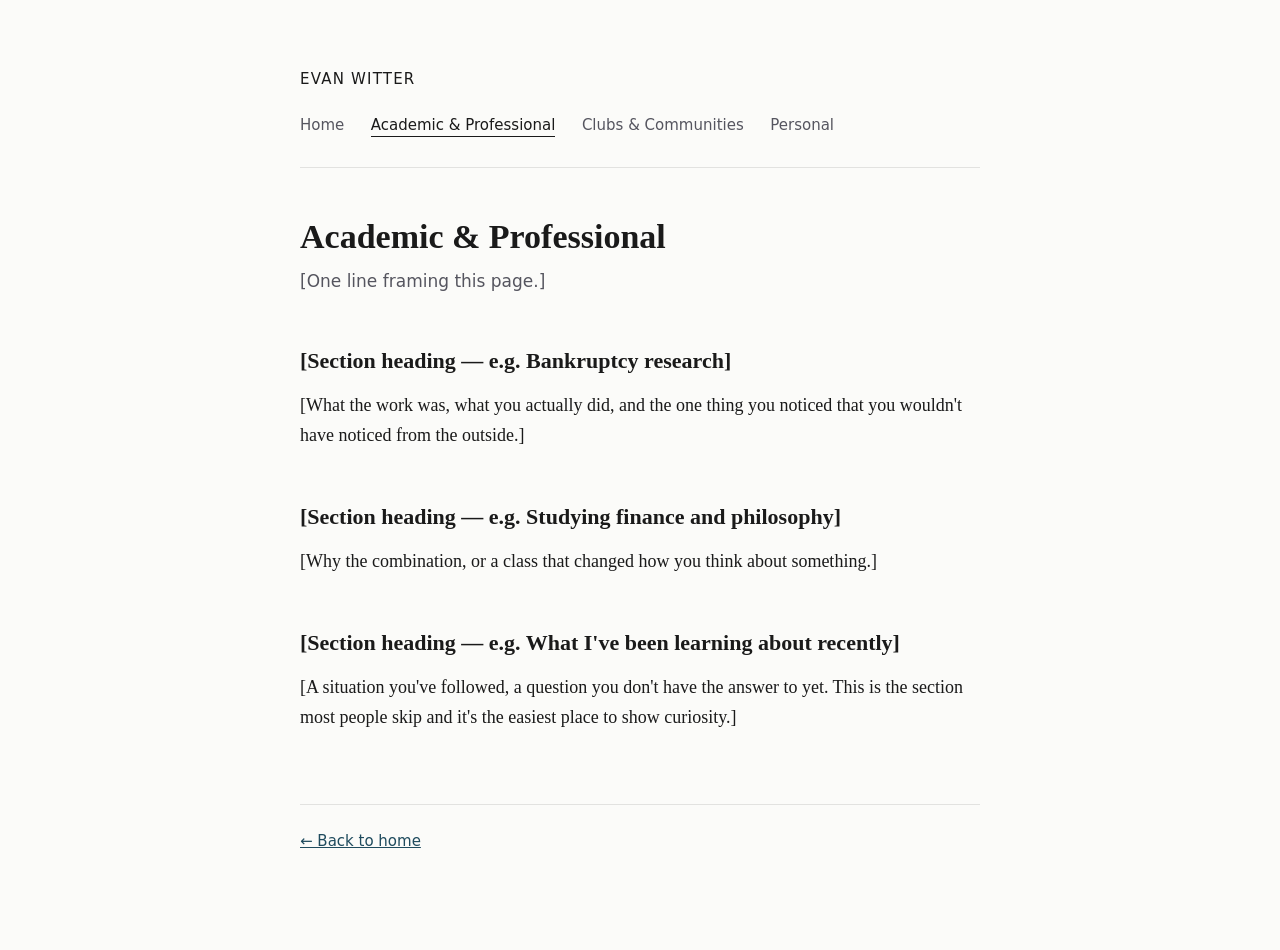
==== academic.html @ 7cfa9902 "Add files via upload" ====
<!DOCTYPE html>
<html lang="en">
<head>
<meta charset="utf-8">
<meta name="viewport" content="width=device-width, initial-scale=1">
<title>Academic &amp; Professional — Evan Witter</title>
<link rel="stylesheet" href="style.css">
</head>
<body>
<div class="wrap">

  <header>
    <a class="name" href="index.html">Evan Witter</a>
    <nav>
      <a href="index.html">Home</a>
      <a href="academic.html" class="current">Academic &amp; Professional</a>
      <a href="extracurriculars.html">Clubs &amp; Communities</a>
      <a href="personal.html">Personal</a>
    </nav>
  </header>

  <h1>Academic &amp; Professional</h1>
  <p class="standfirst">[One line framing this page.]</p>

  <h2>[Section heading — e.g. Bankruptcy research]</h2>
  <p>[What the work was, what you actually did, and the one thing you noticed that you wouldn't have noticed from the outside.]</p>

  <h2>[Section heading — e.g. Studying finance and philosophy]</h2>
  <p>[Why the combination, or a class that changed how you think about something.]</p>

  <h2>[Section heading — e.g. What I've been learning about recently]</h2>
  <p>[A situation you've followed, a question you don't have the answer to yet. This is the section most people skip and it's the easiest place to show curiosity.]</p>

  <footer>
    <a href="index.html">← Back to home</a>
  </footer>

</div>
</body>
</html>
---- style.css ----
/* ---------------------------------------------------------
   Shared styles for all pages.
   Change anything here and it updates across the whole site.
   --------------------------------------------------------- */

:root {
  --ink: #1a1a1a;
  --ink-soft: #55555f;
  --rule: #e2e2e0;
  --bg: #fbfbf9;
  --accent: #1f4b5e;
  --measure: 680px;
}

* { box-sizing: border-box; }

html { -webkit-text-size-adjust: 100%; }

body {
  margin: 0;
  padding: 0 24px;
  background: var(--bg);
  color: var(--ink);
  font-family: "Iowan Old Style", "Palatino Linotype", Palatino, Georgia, serif;
  font-size: 18px;
  line-height: 1.65;
}

.wrap {
  max-width: var(--measure);
  margin: 0 auto;
  padding: 64px 0 96px;
}

/* ---------- Header / navigation ---------- */

header {
  padding-bottom: 28px;
  margin-bottom: 48px;
  border-bottom: 1px solid var(--rule);
}

.name {
  font-size: 15px;
  letter-spacing: 0.08em;
  text-transform: uppercase;
  font-family: system-ui, -apple-system, "Segoe UI", sans-serif;
  color: var(--ink);
  text-decoration: none;
  display: inline-block;
  margin-bottom: 18px;
}

nav a {
  font-family: system-ui, -apple-system, "Segoe UI", sans-serif;
  font-size: 15px;
  color: var(--ink-soft);
  text-decoration: none;
  margin-right: 22px;
  padding-bottom: 2px;
  border-bottom: 1px solid transparent;
}

nav a:hover { color: var(--accent); border-bottom-color: var(--accent); }
nav a.current { color: var(--ink); border-bottom-color: var(--ink); }

/* ---------- Typography ---------- */

h1 {
  font-size: 34px;
  line-height: 1.25;
  font-weight: 600;
  margin: 0 0 8px;
}

.standfirst {
  font-family: system-ui, -apple-system, "Segoe UI", sans-serif;
  font-size: 17px;
  color: var(--ink-soft);
  margin: 0 0 40px;
}

h2 {
  font-size: 22px;
  font-weight: 600;
  margin: 48px 0 12px;
}

h3 {
  font-family: system-ui, -apple-system, "Segoe UI", sans-serif;
  font-size: 14px;
  letter-spacing: 0.06em;
  text-transform: uppercase;
  color: var(--ink-soft);
  font-weight: 600;
  margin: 40px 0 10px;
}

p { margin: 0 0 20px; }

a { color: var(--accent); }

ul { padding-left: 20px; margin: 0 0 20px; }
li { margin-bottom: 8px; }

/* ---------- Home page section links ---------- */

.sections { margin-top: 48px; }

.card {
  display: block;
  padding: 22px 0;
  border-top: 1px solid var(--rule);
  text-decoration: none;
  color: inherit;
}

.card:last-of-type { border-bottom: 1px solid var(--rule); }

.card-title {
  font-size: 20px;
  font-weight: 600;
  margin-bottom: 4px;
}

.card:hover .card-title { color: var(--accent); }

.card-note {
  font-family: system-ui, -apple-system, "Segoe UI", sans-serif;
  font-size: 16px;
  color: var(--ink-soft);
}

/* ---------- Footer ---------- */

footer {
  margin-top: 72px;
  padding-top: 24px;
  border-top: 1px solid var(--rule);
  font-family: system-ui, -apple-system, "Segoe UI", sans-serif;
  font-size: 15px;
  color: var(--ink-soft);
}

/* ---------- Small screens ---------- */

@media (max-width: 600px) {
  body { font-size: 17px; }
  .wrap { padding: 40px 0 64px; }
  h1 { font-size: 28px; }
  nav a { margin-right: 16px; }
}
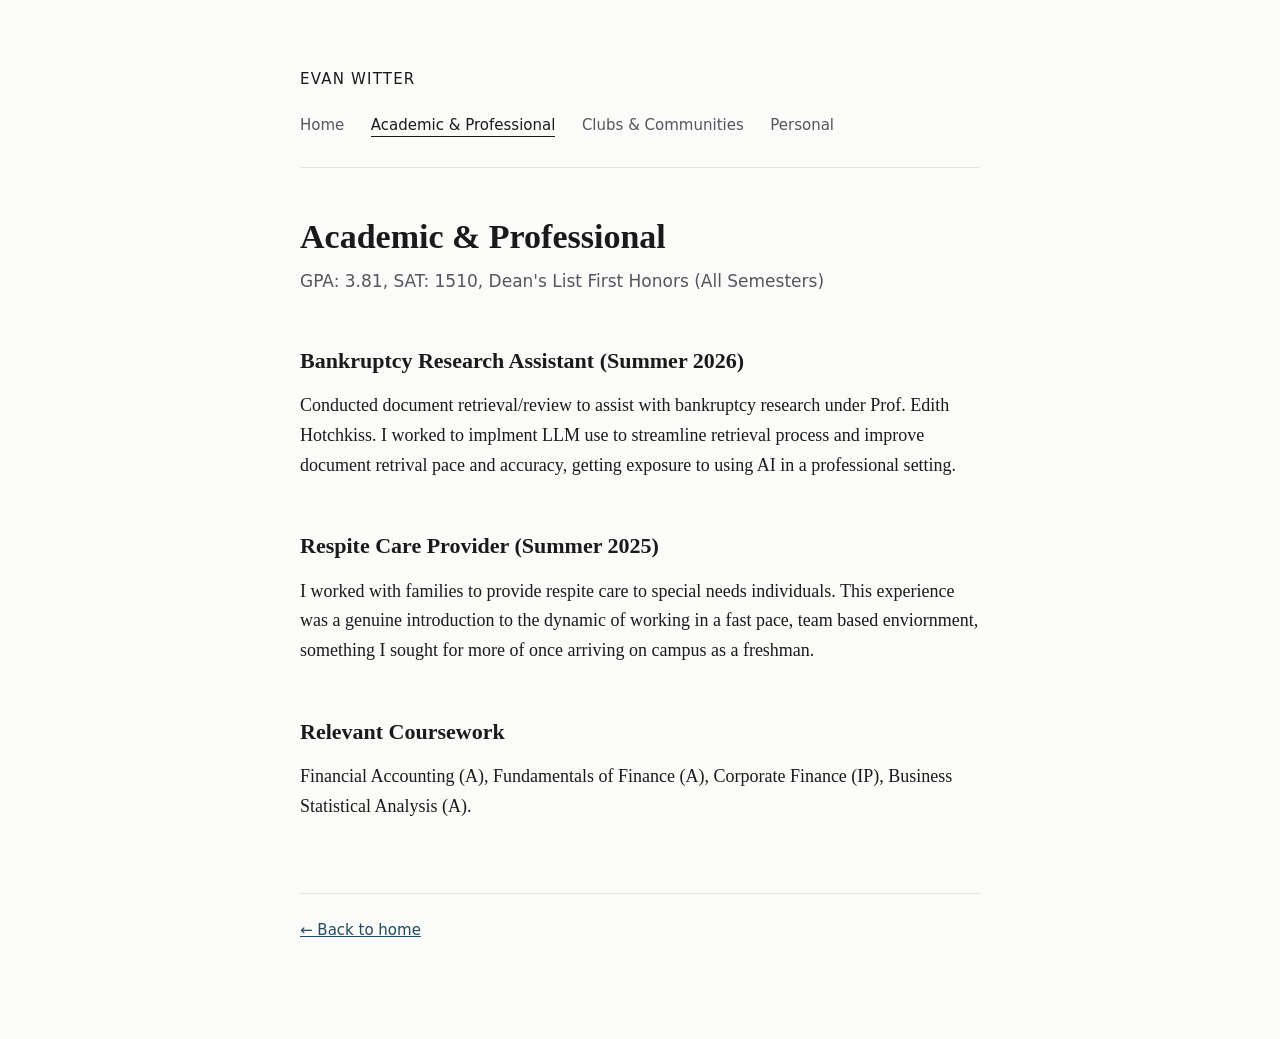
==== commit a40b8fb8: "Revise academic content and experience descriptions Updated academic details and descriptions of exp" ====
--- a/academic.html
+++ b/academic.html
@@ -20,16 +20,16 @@
   </header>
 
   <h1>Academic &amp; Professional</h1>
-  <p class="standfirst">[One line framing this page.]</p>
+  <p class="standfirst">GPA: 3.81, SAT: 1510, Dean's List First Honors (All Semesters)</p>
 
-  <h2>[Section heading — e.g. Bankruptcy research]</h2>
-  <p>[What the work was, what you actually did, and the one thing you noticed that you wouldn't have noticed from the outside.]</p>
+  <h2>Bankruptcy Research Assistant (Summer 2026)</h2>
+  <p>Conducted document retrieval/review to assist with bankruptcy research under Prof. Edith Hotchkiss. I worked to implment LLM use to streamline retrieval process and improve document retrival pace and accuracy, getting exposure to using AI in a professional setting.</p>
 
-  <h2>[Section heading — e.g. Studying finance and philosophy]</h2>
-  <p>[Why the combination, or a class that changed how you think about something.]</p>
+  <h2>Respite Care Provider (Summer 2025)</h2>
+  <p>I worked with families to provide respite care to special needs individuals. This experience was a genuine introduction to the dynamic of working in a fast pace, team based enviornment, something I sought for more of once arriving on campus as a freshman.</p>
 
-  <h2>[Section heading — e.g. What I've been learning about recently]</h2>
-  <p>[A situation you've followed, a question you don't have the answer to yet. This is the section most people skip and it's the easiest place to show curiosity.]</p>
+  <h2>Relevant Coursework</h2>
+  <p>Financial Accounting (A), Fundamentals of Finance (A), Corporate Finance (IP), Business Statistical Analysis (A). </p>
 
   <footer>
     <a href="index.html">← Back to home</a>
--- a/style.css
+++ b/style.css
@@ -150,3 +150,11 @@
   h1 { font-size: 28px; }
   nav a { margin-right: 16px; }
 }
+
+.headshot {
+  width: 120px;
+  height: 120px;
+  object-fit: cover;
+  border-radius: 50%;
+  margin: 0 0 24px;
+}
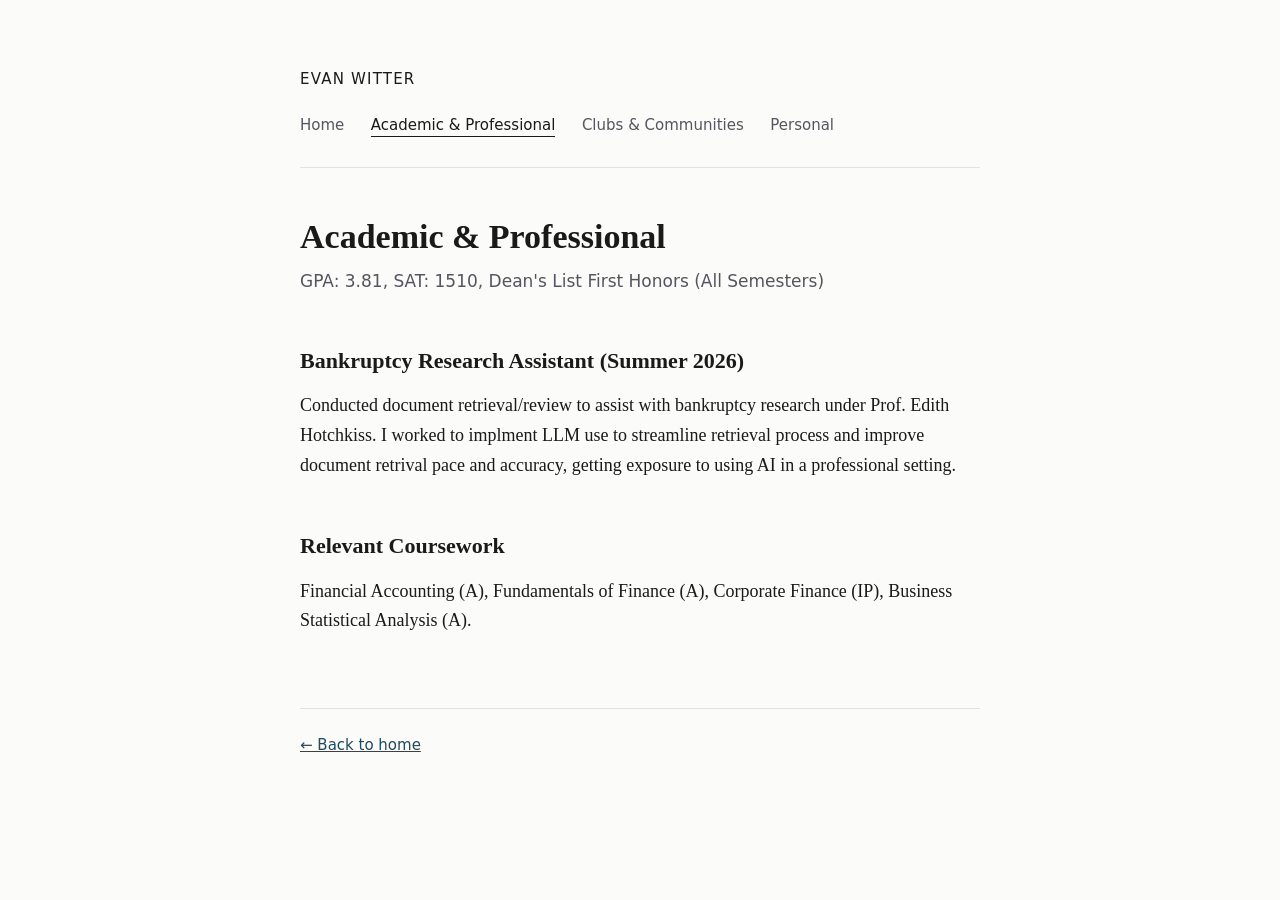
==== commit 9e95dd69: "Remove Respite Care Provider section Removed Respite Care Provider experience from academic.html." ====
--- a/academic.html
+++ b/academic.html
@@ -25,9 +25,6 @@
   <h2>Bankruptcy Research Assistant (Summer 2026)</h2>
   <p>Conducted document retrieval/review to assist with bankruptcy research under Prof. Edith Hotchkiss. I worked to implment LLM use to streamline retrieval process and improve document retrival pace and accuracy, getting exposure to using AI in a professional setting.</p>
 
-  <h2>Respite Care Provider (Summer 2025)</h2>
-  <p>I worked with families to provide respite care to special needs individuals. This experience was a genuine introduction to the dynamic of working in a fast pace, team based enviornment, something I sought for more of once arriving on campus as a freshman.</p>
-
   <h2>Relevant Coursework</h2>
   <p>Financial Accounting (A), Fundamentals of Finance (A), Corporate Finance (IP), Business Statistical Analysis (A). </p>
 
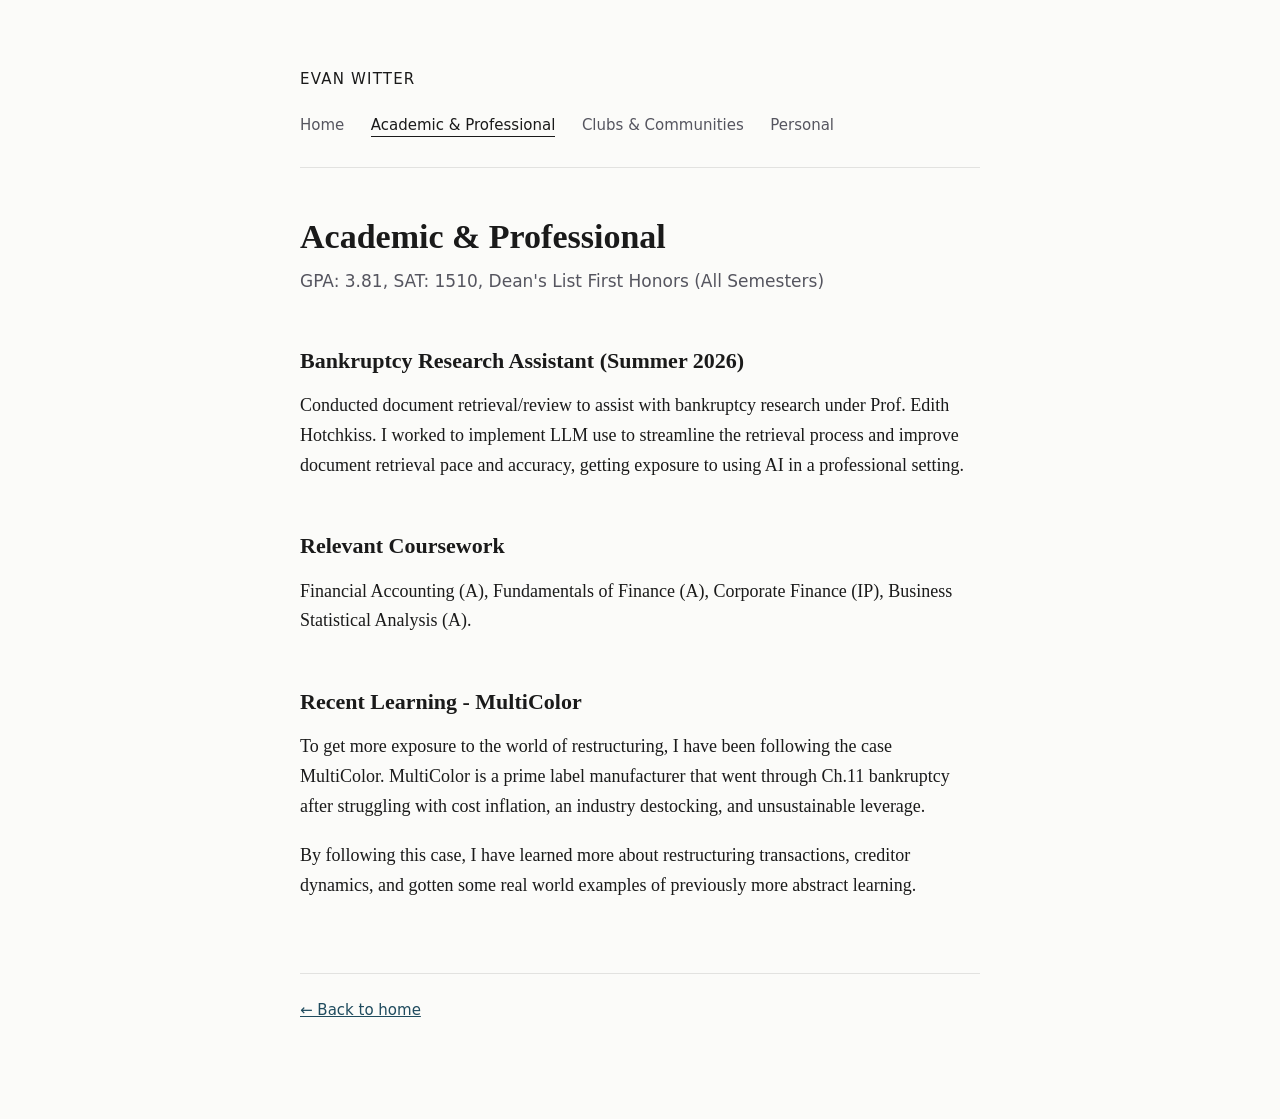
==== commit d5433b84: "Fix typos and add recent learning section in academic.html Corrected typos in the bankruptcy researc" ====
--- a/academic.html
+++ b/academic.html
@@ -23,11 +23,15 @@
   <p class="standfirst">GPA: 3.81, SAT: 1510, Dean's List First Honors (All Semesters)</p>
 
   <h2>Bankruptcy Research Assistant (Summer 2026)</h2>
-  <p>Conducted document retrieval/review to assist with bankruptcy research under Prof. Edith Hotchkiss. I worked to implment LLM use to streamline retrieval process and improve document retrival pace and accuracy, getting exposure to using AI in a professional setting.</p>
+  <p>Conducted document retrieval/review to assist with bankruptcy research under Prof. Edith Hotchkiss. I worked to implement LLM use to streamline the retrieval process and improve document retrieval pace and accuracy, getting exposure to using AI in a professional setting.</p>
 
   <h2>Relevant Coursework</h2>
   <p>Financial Accounting (A), Fundamentals of Finance (A), Corporate Finance (IP), Business Statistical Analysis (A). </p>
 
+  <h2>Recent Learning - MultiColor</h2>
+  <p>To get more exposure to the world of restructuring, I have been following the case MultiColor. MultiColor is a prime label manufacturer that went through Ch.11 bankruptcy after struggling with cost inflation, an industry destocking, and unsustainable leverage.</p>
+  <p>By following this case, I have learned more about restructuring transactions, creditor dynamics, and gotten some real world examples of previously more abstract learning.</p>
+  
   <footer>
     <a href="index.html">← Back to home</a>
   </footer>
